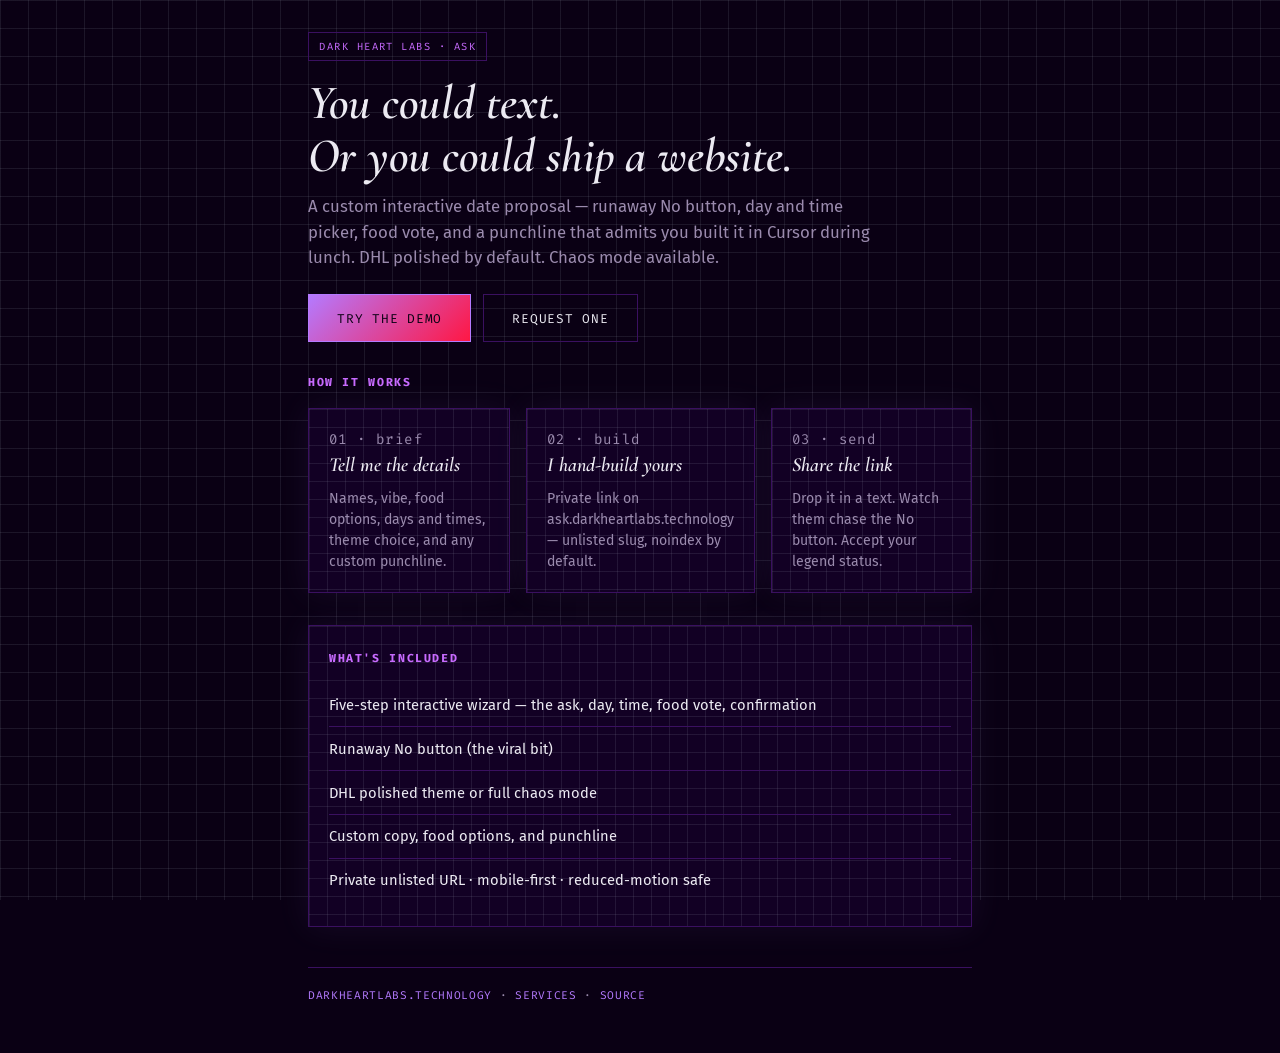
==== index.html @ 212f6c94 "feat: initial Ask date proposal app Static multi-step proposal wizard with DHL and chaos themes, dem" ====
<!DOCTYPE html>
<html lang="en">
<head>
  <meta charset="utf-8">
  <meta name="viewport" content="width=device-width, initial-scale=1">
  <title>Ask — Custom Date Proposals · Dark Heart Labs</title>
  <meta name="description" content="Custom interactive date proposal mini-sites. DHL polished or chaos mode. Built and hosted by Dark Heart Labs.">
  <link rel="preconnect" href="https://fonts.googleapis.com">
  <link rel="preconnect" href="https://fonts.gstatic.com" crossorigin>
  <link href="https://fonts.googleapis.com/css2?family=Cormorant+Garamond:ital,wght@1,600&family=Fira+Code:wght@400;500&family=Fira+Sans:wght@400;500&display=swap" rel="stylesheet">
  <link rel="stylesheet" href="assets/css/base.css">
  <link rel="stylesheet" href="assets/css/theme-dhl.css">
  <style>
    .landing-page {
      max-width: 44rem;
      margin: 0 auto;
      padding: 2rem 1.25rem 3rem;
    }

    .landing-hero {
      margin-bottom: 2rem;
    }

    .landing-badge {
      display: inline-block;
      font-family: var(--font-mono);
      font-size: 0.65rem;
      letter-spacing: 0.14em;
      text-transform: uppercase;
      color: var(--accent-muted);
      border: 1px solid var(--border);
      padding: 0.35rem 0.65rem;
      margin-bottom: 1rem;
    }

    .landing-title {
      margin: 0 0 0.75rem;
      font-family: var(--font-serif);
      font-size: clamp(2rem, 7vw, 3rem);
      font-weight: 600;
      font-style: italic;
      line-height: 1.1;
      color: var(--headline);
    }

    .landing-lede {
      margin: 0 0 1.5rem;
      color: var(--muted-foreground);
      font-size: 1.05rem;
      max-width: 36rem;
    }

    .landing-cta {
      display: flex;
      flex-wrap: wrap;
      gap: 0.75rem;
    }

    .landing-cta .btn {
      text-decoration: none;
      display: inline-block;
    }

    .btn-secondary {
      background: transparent;
      color: var(--foreground);
      border-color: var(--border);
    }

    .btn-secondary:hover {
      border-color: var(--accent);
      box-shadow: var(--glow-accent);
    }

    .landing-section {
      margin-bottom: 2rem;
    }

    .landing-section h2 {
      margin: 0 0 1rem;
      font-family: var(--font-mono);
      font-size: 0.72rem;
      letter-spacing: 0.14em;
      text-transform: uppercase;
      color: var(--accent-muted);
    }

    .steps-grid {
      display: grid;
      gap: 1rem;
    }

    @media (min-width: 640px) {
      .steps-grid {
        grid-template-columns: repeat(3, 1fr);
      }
    }

    .step-card {
      padding: 1.25rem;
    }

    .step-num {
      font-family: var(--font-mono);
      font-size: 0.65rem;
      color: var(--accent);
      letter-spacing: 0.1em;
      margin-bottom: 0.5rem;
    }

    .step-card h3 {
      margin: 0 0 0.5rem;
      font-family: var(--font-serif);
      font-size: 1.25rem;
      font-style: italic;
      font-weight: 600;
    }

    .step-card p {
      margin: 0;
      font-size: 0.88rem;
      color: var(--muted-foreground);
      line-height: 1.5;
    }

    .feature-list {
      margin: 0;
      padding: 0;
      list-style: none;
    }

    .feature-list li {
      padding: 0.65rem 0;
      border-bottom: 1px solid var(--border);
      font-size: 0.92rem;
      color: var(--foreground);
    }

    .feature-list li:last-child {
      border-bottom: none;
    }

    .landing-footer {
      margin-top: 2.5rem;
      padding-top: 1.25rem;
      border-top: 1px solid var(--border);
      font-family: var(--font-mono);
      font-size: 0.7rem;
      letter-spacing: 0.06em;
      text-transform: uppercase;
      color: var(--muted-foreground);
    }

    .landing-footer a {
      color: var(--accent);
      text-decoration: none;
    }

    .landing-footer a:hover {
      text-decoration: underline;
    }
  </style>
</head>
<body data-theme="dhl">
  <div class="landing-page">
    <header class="landing-hero">
      <span class="landing-badge">dark heart labs · ask</span>
      <h1 class="landing-title">You could text.<br>Or you could ship a website.</h1>
      <p class="landing-lede">
        A custom interactive date proposal — runaway No button, day and time picker, food vote,
        and a punchline that admits you built it in Cursor during lunch. DHL polished by default.
        Chaos mode available.
      </p>
      <div class="landing-cta">
        <a class="btn btn-yes" href="demo/">Try the demo</a>
        <a class="btn btn-secondary" href="https://darkheartlabs.technology/contact/?intent=date-proposal">Request one</a>
      </div>
    </header>

    <section class="landing-section">
      <h2>How it works</h2>
      <div class="steps-grid">
        <article class="panel step-card">
          <p class="step-num">01 · brief</p>
          <h3>Tell me the details</h3>
          <p>Names, vibe, food options, days and times, theme choice, and any custom punchline.</p>
        </article>
        <article class="panel step-card">
          <p class="step-num">02 · build</p>
          <h3>I hand-build yours</h3>
          <p>Private link on ask.darkheartlabs.technology — unlisted slug, noindex by default.</p>
        </article>
        <article class="panel step-card">
          <p class="step-num">03 · send</p>
          <h3>Share the link</h3>
          <p>Drop it in a text. Watch them chase the No button. Accept your legend status.</p>
        </article>
      </div>
    </section>

    <section class="landing-section panel">
      <h2>What's included</h2>
      <ul class="feature-list">
        <li>Five-step interactive wizard — the ask, day, time, food vote, confirmation</li>
        <li>Runaway No button (the viral bit)</li>
        <li>DHL polished theme or full chaos mode</li>
        <li>Custom copy, food options, and punchline</li>
        <li>Private unlisted URL · mobile-first · reduced-motion safe</li>
      </ul>
    </section>

    <footer class="landing-footer">
      <a href="https://darkheartlabs.technology/">darkheartlabs.technology</a>
      · <a href="https://darkheartlabs.technology/services/">services</a>
      · <a href="https://github.com/jv-darkheartlabs/ask">source</a>
    </footer>
  </div>
</body>
</html>
---- assets/css/base.css ----
*,
*::before,
*::after {
  box-sizing: border-box;
}

html {
  -webkit-text-size-adjust: 100%;
}

body {
  margin: 0;
  min-height: 100dvh;
  font-family: var(--font-sans);
  font-size: 1rem;
  line-height: 1.5;
  color: var(--foreground);
  background: var(--background);
}

body::before {
  content: "";
  position: fixed;
  inset: 0;
  pointer-events: none;
  background-image:
    linear-gradient(var(--grid-line) 1px, transparent 1px),
    linear-gradient(90deg, var(--grid-line) 1px, transparent 1px);
  background-size: var(--grid-size) var(--grid-size);
  opacity: var(--grid-opacity);
  z-index: 0;
}

.proposal-app,
.landing-page {
  position: relative;
  z-index: 1;
}

.proposal-app {
  display: flex;
  flex-direction: column;
  min-height: 100dvh;
  max-width: 42rem;
  margin: 0 auto;
  padding: 1.25rem 1rem 2rem;
}

.proposal-header {
  display: flex;
  align-items: center;
  justify-content: space-between;
  gap: 1rem;
  margin-bottom: 1.5rem;
}

.proposal-badge {
  font-family: var(--font-mono);
  font-size: 0.65rem;
  letter-spacing: 0.12em;
  text-transform: uppercase;
  color: var(--accent-muted);
  border: 1px solid var(--border);
  padding: 0.35rem 0.6rem;
  background: color-mix(in oklab, var(--panel) 80%, transparent);
}

.theme-toggle {
  font-family: var(--font-mono);
  font-size: 0.7rem;
  text-transform: uppercase;
  letter-spacing: 0.08em;
  padding: 0.45rem 0.75rem;
  border: 1px solid var(--border);
  background: transparent;
  color: var(--foreground);
  cursor: pointer;
  transition: border-color 0.2s, box-shadow 0.2s;
}

.theme-toggle:hover,
.theme-toggle:focus-visible {
  outline: none;
  border-color: var(--accent);
  box-shadow: var(--glow-accent);
}

.proposal-step {
  display: none;
  flex: 1;
  flex-direction: column;
  animation: stepIn 0.35s ease;
}

.proposal-step.is-active {
  display: flex;
}

@keyframes stepIn {
  from {
    opacity: 0;
    transform: translateY(8px);
  }
  to {
    opacity: 1;
    transform: translateY(0);
  }

}

@media (prefers-reduced-motion: reduce) {
  .proposal-step.is-active {
    animation: none;
  }
}

.panel {
  border: 1px solid var(--border);
  background: var(--panel);
  padding: 1.5rem 1.25rem;
  box-shadow: var(--panel-shadow);
}

.step-eyebrow {
  margin: 0 0 0.5rem;
  font-family: var(--font-mono);
  font-size: 0.7rem;
  letter-spacing: 0.14em;
  text-transform: uppercase;
  color: var(--accent-muted);
}

.step-title {
  margin: 0 0 0.75rem;
  font-family: var(--font-serif);
  font-size: clamp(1.75rem, 6vw, 2.5rem);
  font-weight: 600;
  font-style: italic;
  line-height: 1.15;
  color: var(--headline);
}

.step-subtitle {
  margin: 0 0 1.5rem;
  color: var(--muted-foreground);
  font-size: 0.95rem;
}

.ask-actions {
  position: relative;
  display: flex;
  flex-wrap: wrap;
  gap: 1rem;
  align-items: center;
  justify-content: center;
  min-height: 8rem;
  margin-top: auto;
  padding: 1rem 0;
}

.btn {
  font-family: var(--font-mono);
  font-size: 0.8rem;
  letter-spacing: 0.06em;
  text-transform: uppercase;
  padding: 0.85rem 1.75rem;
  border: 1px solid var(--border);
  cursor: pointer;
  transition: transform 0.15s, box-shadow 0.2s, border-color 0.2s;
}

.btn:focus-visible {
  outline: 2px solid var(--accent);
  outline-offset: 2px;
}

.btn-yes {
  background: var(--btn-yes-bg);
  color: var(--btn-yes-fg);
  border-color: var(--btn-yes-border);
}

.btn-yes:hover {
  box-shadow: var(--glow-accent);
  transform: scale(1.03);
}

.btn-no {
  position: relative;
  background: var(--btn-no-bg);
  color: var(--btn-no-fg);
  border-color: var(--btn-no-border);
  touch-action: manipulation;
  user-select: none;
}

.btn-no.is-dodging {
  position: fixed;
  z-index: 100;
  transition: left 0.12s ease, top 0.12s ease, transform 0.12s ease;
}

@media (prefers-reduced-motion: reduce) {
  .btn-no.is-dodging {
    transition: none;
  }

  .btn-yes:hover {
    transform: none;
  }
}

.chip-grid {
  display: flex;
  flex-wrap: wrap;
  gap: 0.65rem;
}

.chip {
  font-family: var(--font-mono);
  font-size: 0.78rem;
  padding: 0.65rem 1rem;
  border: 1px solid var(--border);
  background: transparent;
  color: var(--foreground);
  cursor: pointer;
  transition: border-color 0.2s, background 0.2s, box-shadow 0.2s;
}

.chip:hover,
.chip:focus-visible {
  outline: none;
  border-color: var(--accent);
}

.chip.is-selected {
  background: color-mix(in oklab, var(--accent) 18%, transparent);
  border-color: var(--accent);
  box-shadow: var(--glow-accent);
}

.food-grid {
  display: grid;
  grid-template-columns: repeat(auto-fit, minmax(7rem, 1fr));
  gap: 0.75rem;
}

.food-card {
  display: flex;
  flex-direction: column;
  align-items: center;
  gap: 0.35rem;
  padding: 1.25rem 0.75rem;
  border: 1px solid var(--border);
  background: transparent;
  color: var(--foreground);
  cursor: pointer;
  transition: transform 0.2s, border-color 0.2s, box-shadow 0.2s;
}

.food-card:hover,
.food-card:focus-visible {
  outline: none;
  border-color: var(--accent);
}

.food-card.is-selected {
  border-color: var(--accent);
  box-shadow: var(--glow-accent);
  transform: scale(1.04);
}

.food-emoji {
  font-size: 2.25rem;
  line-height: 1;
}

.food-label {
  font-family: var(--font-mono);
  font-size: 0.75rem;
  text-transform: uppercase;
  letter-spacing: 0.06em;
}

.summary-list {
  margin: 0 0 1.25rem;
  padding: 0;
  list-style: none;
}

.summary-list li {
  display: flex;
  justify-content: space-between;
  gap: 1rem;
  padding: 0.65rem 0;
  border-bottom: 1px solid var(--border);
  font-size: 0.92rem;
}

.summary-list li:last-child {
  border-bottom: none;
}

.summary-list span:first-child {
  font-family: var(--font-mono);
  font-size: 0.72rem;
  text-transform: uppercase;
  letter-spacing: 0.08em;
  color: var(--accent-muted);
}

.punchline {
  margin: 1.25rem 0 0;
  padding-top: 1rem;
  border-top: 1px dashed var(--border);
  font-family: var(--font-serif);
  font-style: italic;
  font-size: 1.05rem;
  color: var(--headline);
}

.proposal-footer {
  margin-top: 2rem;
  padding-top: 1rem;
  border-top: 1px solid var(--border);
  font-family: var(--font-mono);
  font-size: 0.65rem;
  letter-spacing: 0.06em;
  text-transform: uppercase;
  color: var(--muted-foreground);
  text-align: center;
}

.proposal-footer a {
  color: var(--accent);
  text-decoration: none;
}

.proposal-footer a:hover {
  text-decoration: underline;
}

.confetti-layer {
  position: fixed;
  inset: 0;
  pointer-events: none;
  overflow: hidden;
  z-index: 200;
}

.confetti-piece {
  position: absolute;
  width: 8px;
  height: 8px;
  top: -10px;
  animation: confettiFall 1.2s ease forwards;
}

@keyframes confettiFall {
  to {
    transform: translateY(110vh) rotate(720deg);
    opacity: 0;
  }
}

@media (prefers-reduced-motion: reduce) {
  .confetti-piece {
    animation: none;
    opacity: 0;
  }

  .food-card.is-selected {
    transform: none;
  }
}

.progress-dots {
  display: flex;
  gap: 0.4rem;
  justify-content: center;
  margin-bottom: 1.25rem;
}

.progress-dot {
  width: 0.45rem;
  height: 0.45rem;
  border-radius: 50%;
  background: var(--border);
  transition: background 0.2s, transform 0.2s;
}

.progress-dot.is-active {
  background: var(--accent);
  transform: scale(1.2);
}

.progress-dot.is-done {
  background: color-mix(in oklab, var(--accent) 55%, var(--border));
}
---- assets/css/theme-dhl.css ----
:root,
[data-theme="dhl"] {
  --ink: #0a0014;
  --panel: #120024;
  --plum: #1a0830;
  --background: var(--ink);
  --foreground: #eceaf2;
  --muted-foreground: #9a8aad;
  --headline: #eceaf2;
  --border: #3a1060;
  --accent: #b47aff;
  --accent-muted: #c86bff;
  --accent-secondary: #ff1744;
  --grid-line: rgba(168, 178, 193, 0.12);
  --grid-size: 28px;
  --grid-opacity: 1;
  --panel-shadow: 0 0 32px rgba(180, 122, 255, 0.08);
  --glow-accent: 0 0 22px rgba(180, 122, 255, 0.32);
  --btn-yes-bg: linear-gradient(135deg, #b47aff, #ff1744);
  --btn-yes-fg: #0a0014;
  --btn-yes-border: #b47aff;
  --btn-no-bg: transparent;
  --btn-no-fg: #9a8aad;
  --btn-no-border: #3a1060;
  --font-mono: "Fira Code", ui-monospace, monospace;
  --font-sans: "Fira Sans", ui-sans-serif, system-ui, sans-serif;
  --font-serif: "Cormorant Garamond", ui-serif, Georgia, serif;
}

body[data-theme="dhl"] .btn-yes {
  background: linear-gradient(135deg, #b47aff, #ff1744);
}

body[data-theme="dhl"] .panel {
  background-image:
    linear-gradient(var(--grid-line) 1px, transparent 1px),
    linear-gradient(90deg, var(--grid-line) 1px, transparent 1px);
  background-size: 18px 18px;
  background-color: var(--panel);
}
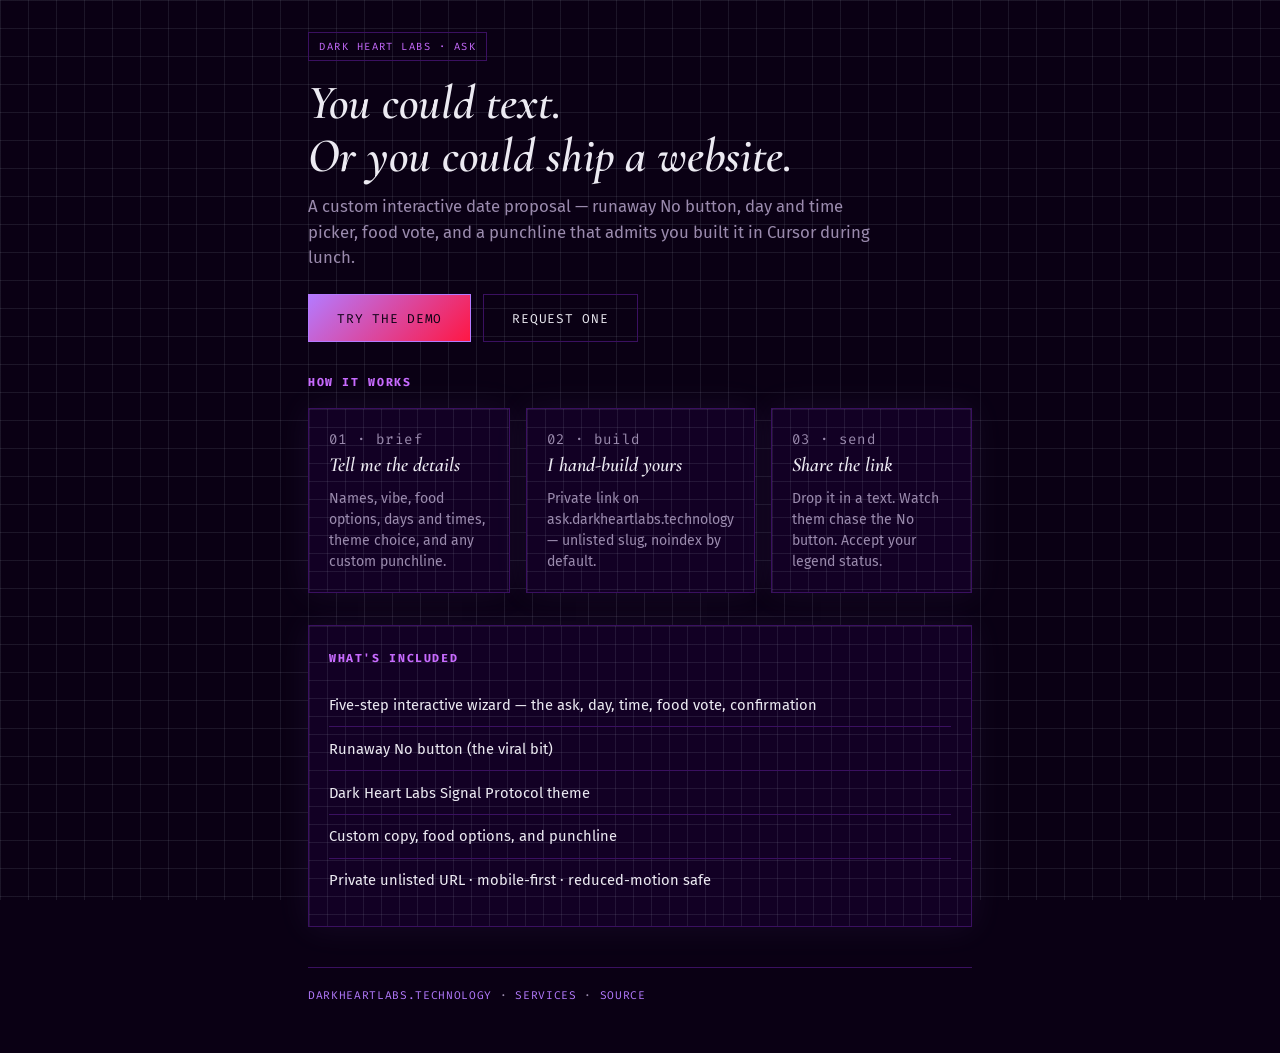
==== commit 66379eb1: "refactor: remove chaos mode, DHL theme only Delete theme-chaos.css, theme toggle, and related config" ====
--- a/index.html
+++ b/index.html
@@ -4,7 +4,7 @@
   <meta charset="utf-8">
   <meta name="viewport" content="width=device-width, initial-scale=1">
   <title>Ask — Custom Date Proposals · Dark Heart Labs</title>
-  <meta name="description" content="Custom interactive date proposal mini-sites. DHL polished or chaos mode. Built and hosted by Dark Heart Labs.">
+  <meta name="description" content="Custom interactive date proposal mini-sites. Dark Heart Labs Signal Protocol theme.">
   <link rel="preconnect" href="https://fonts.googleapis.com">
   <link rel="preconnect" href="https://fonts.gstatic.com" crossorigin>
   <link href="https://fonts.googleapis.com/css2?family=Cormorant+Garamond:ital,wght@1,600&family=Fira+Code:wght@400;500&family=Fira+Sans:wght@400;500&display=swap" rel="stylesheet">
@@ -168,8 +168,7 @@
       <h1 class="landing-title">You could text.<br>Or you could ship a website.</h1>
       <p class="landing-lede">
         A custom interactive date proposal — runaway No button, day and time picker, food vote,
-        and a punchline that admits you built it in Cursor during lunch. DHL polished by default.
-        Chaos mode available.
+        and a punchline that admits you built it in Cursor during lunch.
       </p>
       <div class="landing-cta">
         <a class="btn btn-yes" href="demo/">Try the demo</a>
@@ -203,7 +202,7 @@
       <ul class="feature-list">
         <li>Five-step interactive wizard — the ask, day, time, food vote, confirmation</li>
         <li>Runaway No button (the viral bit)</li>
-        <li>DHL polished theme or full chaos mode</li>
+        <li>Dark Heart Labs Signal Protocol theme</li>
         <li>Custom copy, food options, and punchline</li>
         <li>Private unlisted URL · mobile-first · reduced-motion safe</li>
       </ul>
--- a/assets/css/base.css
+++ b/assets/css/base.css
@@ -65,26 +65,6 @@
   background: color-mix(in oklab, var(--panel) 80%, transparent);
 }
 
-.theme-toggle {
-  font-family: var(--font-mono);
-  font-size: 0.7rem;
-  text-transform: uppercase;
-  letter-spacing: 0.08em;
-  padding: 0.45rem 0.75rem;
-  border: 1px solid var(--border);
-  background: transparent;
-  color: var(--foreground);
-  cursor: pointer;
-  transition: border-color 0.2s, box-shadow 0.2s;
-}
-
-.theme-toggle:hover,
-.theme-toggle:focus-visible {
-  outline: none;
-  border-color: var(--accent);
-  box-shadow: var(--glow-accent);
-}
-
 .proposal-step {
   display: none;
   flex: 1;
@@ -340,6 +320,136 @@
   text-decoration: underline;
 }
 
+.field-label {
+  display: block;
+  margin: 1rem 0 0.35rem;
+  font-family: var(--font-mono);
+  font-size: 0.7rem;
+  letter-spacing: 0.1em;
+  text-transform: uppercase;
+  color: var(--accent-muted);
+}
+
+.field-input {
+  width: 100%;
+  padding: 0.65rem 0.75rem;
+  border: 1px solid var(--border);
+  background: color-mix(in oklab, var(--ink) 60%, transparent);
+  color: var(--foreground);
+  font-family: var(--font-sans);
+  font-size: 0.95rem;
+}
+
+.field-input:focus {
+  outline: none;
+  border-color: var(--accent);
+  box-shadow: var(--glow-accent);
+}
+
+.btn-secondary {
+  background: transparent;
+  color: var(--foreground);
+  border-color: var(--border);
+  text-decoration: none;
+  display: inline-block;
+  text-align: center;
+}
+
+.btn-secondary:hover {
+  border-color: var(--accent);
+  box-shadow: var(--glow-accent);
+}
+
+.deposit-block {
+  margin-top: 1.25rem;
+  padding-top: 1rem;
+  border-top: 1px dashed var(--border);
+}
+
+.deposit-option {
+  display: flex;
+  align-items: flex-start;
+  gap: 0.6rem;
+  font-size: 0.9rem;
+  cursor: pointer;
+}
+
+.deposit-option input {
+  margin-top: 0.2rem;
+  accent-color: var(--accent);
+}
+
+.deposit-hint {
+  margin: 0.5rem 0 0;
+  font-size: 0.82rem;
+  color: var(--muted-foreground);
+  line-height: 1.45;
+}
+
+.deposit-link {
+  margin-top: 0.75rem;
+}
+
+.requester-continue,
+.send-request {
+  margin-top: 1.25rem;
+  text-decoration: none;
+  display: inline-block;
+}
+
+.requester-continue:disabled {
+  opacity: 0.45;
+  cursor: not-allowed;
+  transform: none;
+  box-shadow: none;
+}
+
+.suitor-queue {
+  margin-bottom: 1.25rem;
+  padding: 1rem 1.1rem;
+}
+
+.suitor-queue__label {
+  margin: 0 0 0.65rem;
+  font-family: var(--font-mono);
+  font-size: 0.65rem;
+  letter-spacing: 0.12em;
+  text-transform: uppercase;
+  color: var(--accent-muted);
+}
+
+.suitor-queue__list {
+  margin: 0;
+  padding: 0;
+  list-style: none;
+}
+
+.suitor-queue__item {
+  display: flex;
+  justify-content: space-between;
+  gap: 0.75rem;
+  padding: 0.45rem 0;
+  border-bottom: 1px solid color-mix(in oklab, var(--border) 70%, transparent);
+  font-size: 0.82rem;
+}
+
+.suitor-queue__item:last-child {
+  border-bottom: none;
+}
+
+.suitor-queue__name {
+  color: var(--foreground);
+}
+
+.suitor-queue__meta {
+  font-family: var(--font-mono);
+  font-size: 0.65rem;
+  letter-spacing: 0.04em;
+  text-transform: uppercase;
+  color: var(--muted-foreground);
+  white-space: nowrap;
+}
+
 .confetti-layer {
   position: fixed;
   inset: 0;
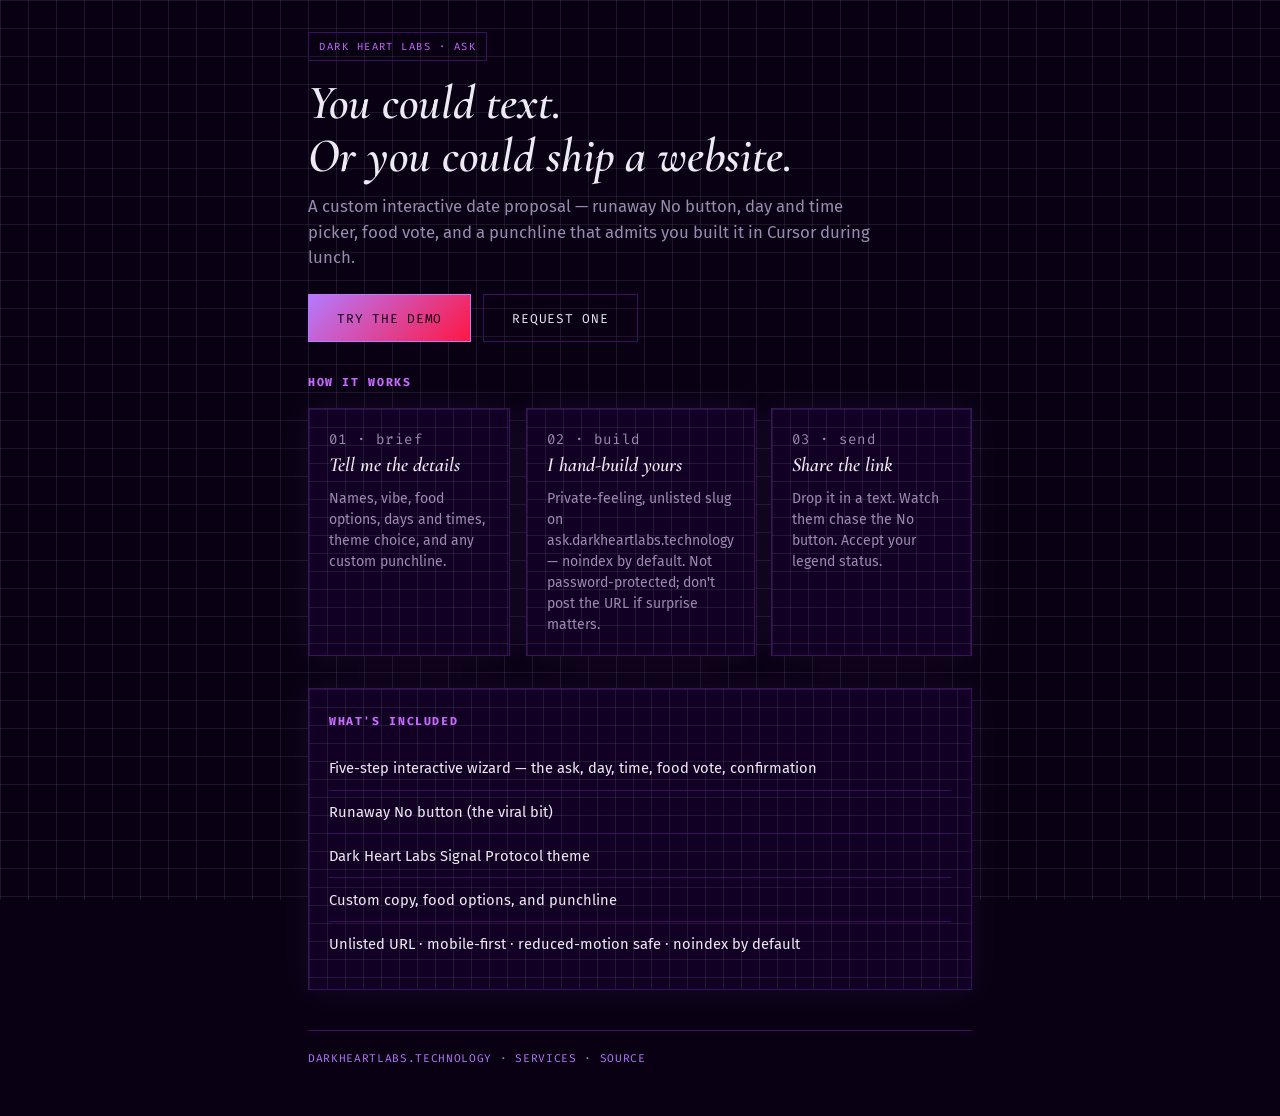
==== commit ead88a88: "fix: replace mailto with Resend Worker form delivery Ask demo and client template POST to dhl-mail-i" ====
--- a/index.html
+++ b/index.html
@@ -187,7 +187,7 @@
         <article class="panel step-card">
           <p class="step-num">02 · build</p>
           <h3>I hand-build yours</h3>
-          <p>Private link on ask.darkheartlabs.technology — unlisted slug, noindex by default.</p>
+          <p>Private-feeling, unlisted slug on ask.darkheartlabs.technology — noindex by default. Not password-protected; don't post the URL if surprise matters.</p>
         </article>
         <article class="panel step-card">
           <p class="step-num">03 · send</p>
@@ -204,7 +204,7 @@
         <li>Runaway No button (the viral bit)</li>
         <li>Dark Heart Labs Signal Protocol theme</li>
         <li>Custom copy, food options, and punchline</li>
-        <li>Private unlisted URL · mobile-first · reduced-motion safe</li>
+        <li>Unlisted URL · mobile-first · reduced-motion safe · noindex by default</li>
       </ul>
     </section>
 
--- a/assets/css/base.css
+++ b/assets/css/base.css
@@ -397,11 +397,36 @@
   display: inline-block;
 }
 
-.requester-continue:disabled {
+.requester-continue:disabled,
+.send-request:disabled {
   opacity: 0.45;
   cursor: not-allowed;
   transform: none;
   box-shadow: none;
+}
+
+.hp {
+  position: absolute;
+  left: -10000px;
+  top: auto;
+  width: 1px;
+  height: 1px;
+  overflow: hidden;
+}
+
+.send-status {
+  margin: 0.85rem 0 0;
+  font-size: 0.88rem;
+  line-height: 1.45;
+  color: var(--muted-foreground);
+}
+
+.send-status.is-error {
+  color: var(--accent);
+}
+
+.send-status.is-ok {
+  color: var(--foreground);
 }
 
 .suitor-queue {
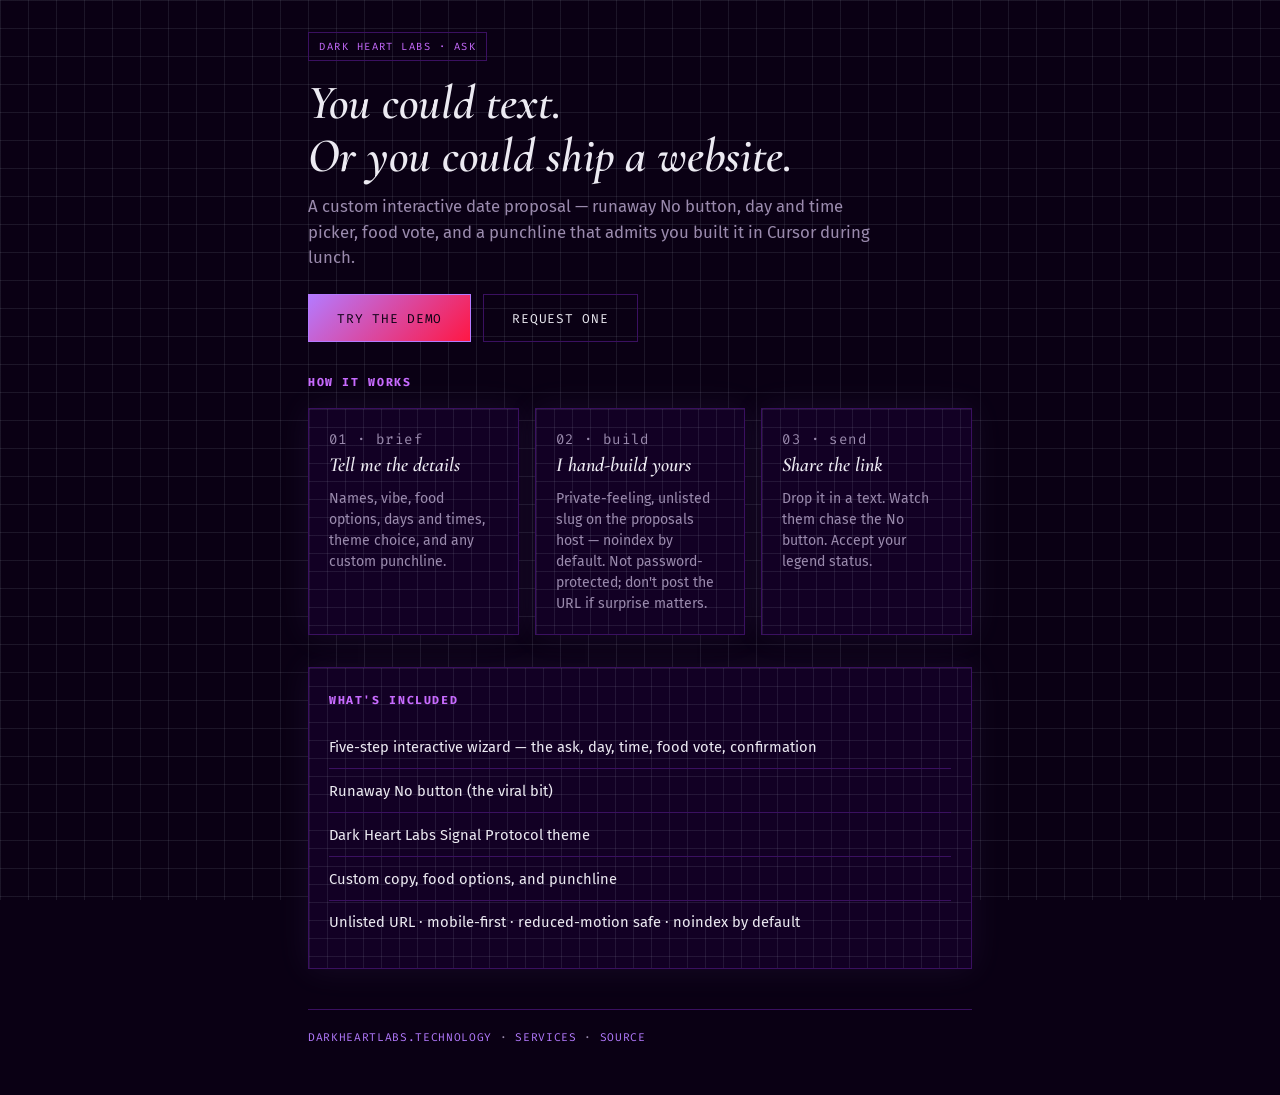
==== commit 3d6e0346: "docs(landing): client builds live on private proposals host Co-authored-by: Cursor <cursoragent@curs" ====
--- a/index.html
+++ b/index.html
@@ -187,7 +187,7 @@
         <article class="panel step-card">
           <p class="step-num">02 · build</p>
           <h3>I hand-build yours</h3>
-          <p>Private-feeling, unlisted slug on ask.darkheartlabs.technology — noindex by default. Not password-protected; don't post the URL if surprise matters.</p>
+          <p>Private-feeling, unlisted slug on the proposals host — noindex by default. Not password-protected; don't post the URL if surprise matters.</p>
         </article>
         <article class="panel step-card">
           <p class="step-num">03 · send</p>
